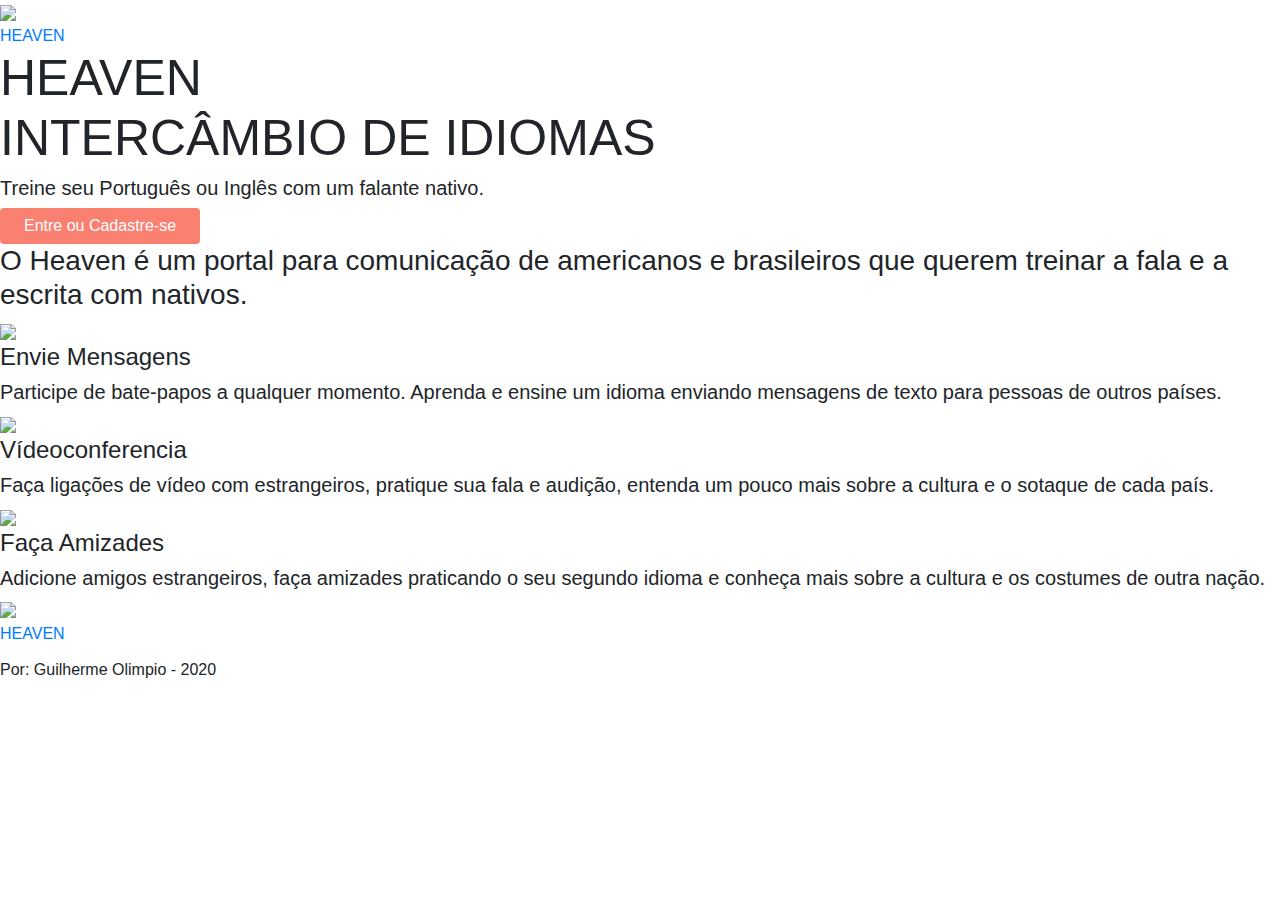
==== Views/index.html @ 551d8f3c "Create index.html" ====
<!DOCTYPE html>
<html>
	<head>
		<title>HEAVEN</title>
		<meta charset="utf-8">
		<link rel="stylesheet" type="text/css" href="home.css">
		<link rel="stylesheet" href="https://stackpath.bootstrapcdn.com/bootstrap/4.3.1/css/bootstrap.min.css" integrity="sha384-ggOyR0iXCbMQv3Xipma34MD+dH/1fQ784/j6cY/iJTQUOhcWr7x9JvoRxT2MZw1T" crossorigin="anonymous">
		<link href="https://fonts.googleapis.com/css2?family=Biryani:wght@800&display=swap" rel="stylesheet">  
		<link href="https://fonts.googleapis.com/css2?family=Jost:wght@300&display=swap" rel="stylesheet"> 
	<body>
		 
		<div class="banner">
			<nav>
				<a href="home.html">
					<img src="Logo.png" style="width: 100px;" >
					<div class="titulo ">HEAVEN</div>
				</a>

				<div style="float: right;">
					<select class="mdb-select md-form" style="background: none; color: white; border: none; margin-top: 10px; margin-right: 10px">
					  <option style="color: #000" value="" disabled selected>Qual seu idioma nativo?</option>
					  <option style="color: #000" value="1"> Português - Brasil </option>
					  <option style="color: #000" value="2">Português - Portugal</option>
					  <option style="color: #000" value="3">Inglês - Americano</option>
					  <option style="color: #000" value="4">Inglês - Britanico</option>
					 
					</select>
				</div>

			</nav>

			<h1 class="h1" style="font-size: 50px; ">HEAVEN <br> INTERCÂMBIO DE IDIOMAS</h1>
			<h2 class="h2" style="font-size: 20px;" > Treine seu Português ou Inglês com um falante nativo. </h2>
			
			 <a href="login.php" > 
				 <button class="btn btn-primary " style="background-color: #FA8072; border: none; width: 200px;">Entre ou Cadastre-se  </button>
			 </a>
		</div>

		<div class="corpo">
			
			<h3 class="h3"  >O Heaven é um portal para comunicação de americanos e brasileiros que querem treinar a fala e a escrita com nativos.</h3>

			<div class="div1">
				<img src="icon.png">
				<h4> Envie Mensagens</h4>
				<h5> Participe de bate-papos a qualquer momento. Aprenda e ensine um idioma enviando mensagens de texto para pessoas de outros países.  </h5>
			</div>
			<div class="div2">
				<img src="icon2.png">
				<h4> Vídeoconferencia</h4>
				<h5> Faça ligações de vídeo com estrangeiros, pratique sua fala e audição, entenda um pouco mais sobre a cultura e o sotaque de cada país.  </h5>
			</div>

			<div class="div1">
				<img src="icon3.png">
				<h4> Faça Amizades </h4>
				<h5> Adicione amigos estrangeiros, faça amizades praticando o seu segundo idioma e conheça mais sobre a cultura e os costumes de outra nação. 

				   </h5>
			</div>
		</div>

		<div class="rodape">
			<a href="home.html">
					<img src="Logo.png" style="width: 100px;" >
					<div class="titulo ">HEAVEN</div>
				</a>

            <p class="p " style="margin-top: 12px">
        		Por:  Guilherme Olimpio - 2020
    		 </p>

 		</div>
	</body>
</html>
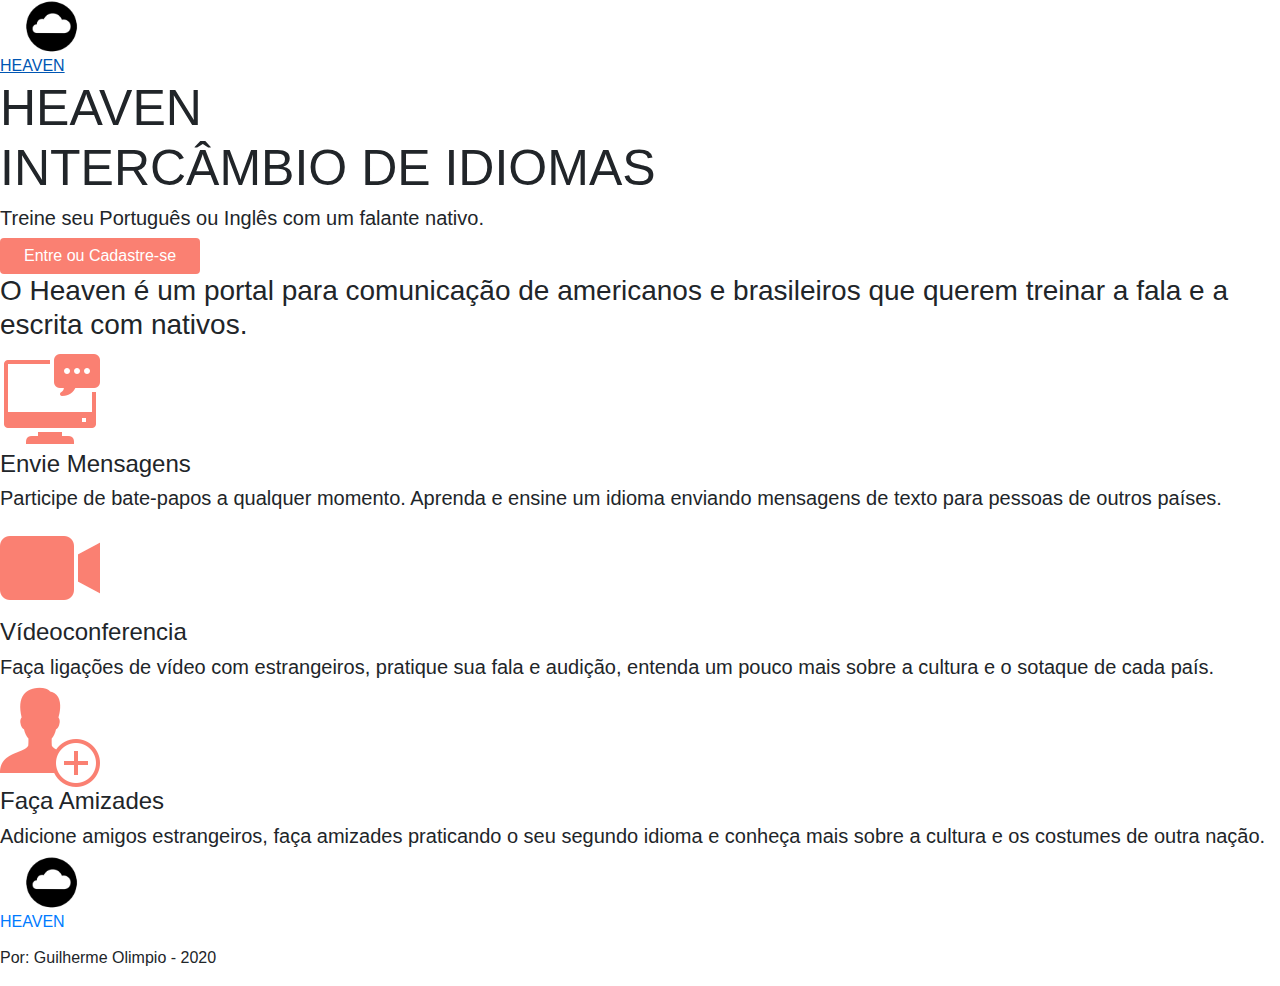
==== commit 78f4bbf2: "Update index.html" ====
--- a/Views/index.html
+++ b/Views/index.html
@@ -3,7 +3,7 @@
 	<head>
 		<title>HEAVEN</title>
 		<meta charset="utf-8">
-		<link rel="stylesheet" type="text/css" href="home.css">
+		<link rel="stylesheet" type="text/css" href="../css/index.css">
 		<link rel="stylesheet" href="https://stackpath.bootstrapcdn.com/bootstrap/4.3.1/css/bootstrap.min.css" integrity="sha384-ggOyR0iXCbMQv3Xipma34MD+dH/1fQ784/j6cY/iJTQUOhcWr7x9JvoRxT2MZw1T" crossorigin="anonymous">
 		<link href="https://fonts.googleapis.com/css2?family=Biryani:wght@800&display=swap" rel="stylesheet">  
 		<link href="https://fonts.googleapis.com/css2?family=Jost:wght@300&display=swap" rel="stylesheet"> 
@@ -11,8 +11,8 @@
 		 
 		<div class="banner">
 			<nav>
-				<a href="home.html">
-					<img src="Logo.png" style="width: 100px;" >
+				<a href="index.html">
+					<img src="../imagens/Logo.png" style="width: 100px;" >
 					<div class="titulo ">HEAVEN</div>
 				</a>
 
@@ -42,18 +42,18 @@
 			<h3 class="h3"  >O Heaven é um portal para comunicação de americanos e brasileiros que querem treinar a fala e a escrita com nativos.</h3>
 
 			<div class="div1">
-				<img src="icon.png">
+				<img src="../imagens/icon.png">
 				<h4> Envie Mensagens</h4>
 				<h5> Participe de bate-papos a qualquer momento. Aprenda e ensine um idioma enviando mensagens de texto para pessoas de outros países.  </h5>
 			</div>
 			<div class="div2">
-				<img src="icon2.png">
+				<img src="../imagens/icon2.png">
 				<h4> Vídeoconferencia</h4>
 				<h5> Faça ligações de vídeo com estrangeiros, pratique sua fala e audição, entenda um pouco mais sobre a cultura e o sotaque de cada país.  </h5>
 			</div>
 
 			<div class="div1">
-				<img src="icon3.png">
+				<img src="../imagens/icon3.png">
 				<h4> Faça Amizades </h4>
 				<h5> Adicione amigos estrangeiros, faça amizades praticando o seu segundo idioma e conheça mais sobre a cultura e os costumes de outra nação. 
 
@@ -62,8 +62,8 @@
 		</div>
 
 		<div class="rodape">
-			<a href="home.html">
-					<img src="Logo.png" style="width: 100px;" >
+			<a href="index.html">
+					<img src="../imagens/Logo.png" style="width: 100px;" >
 					<div class="titulo ">HEAVEN</div>
 				</a>
 
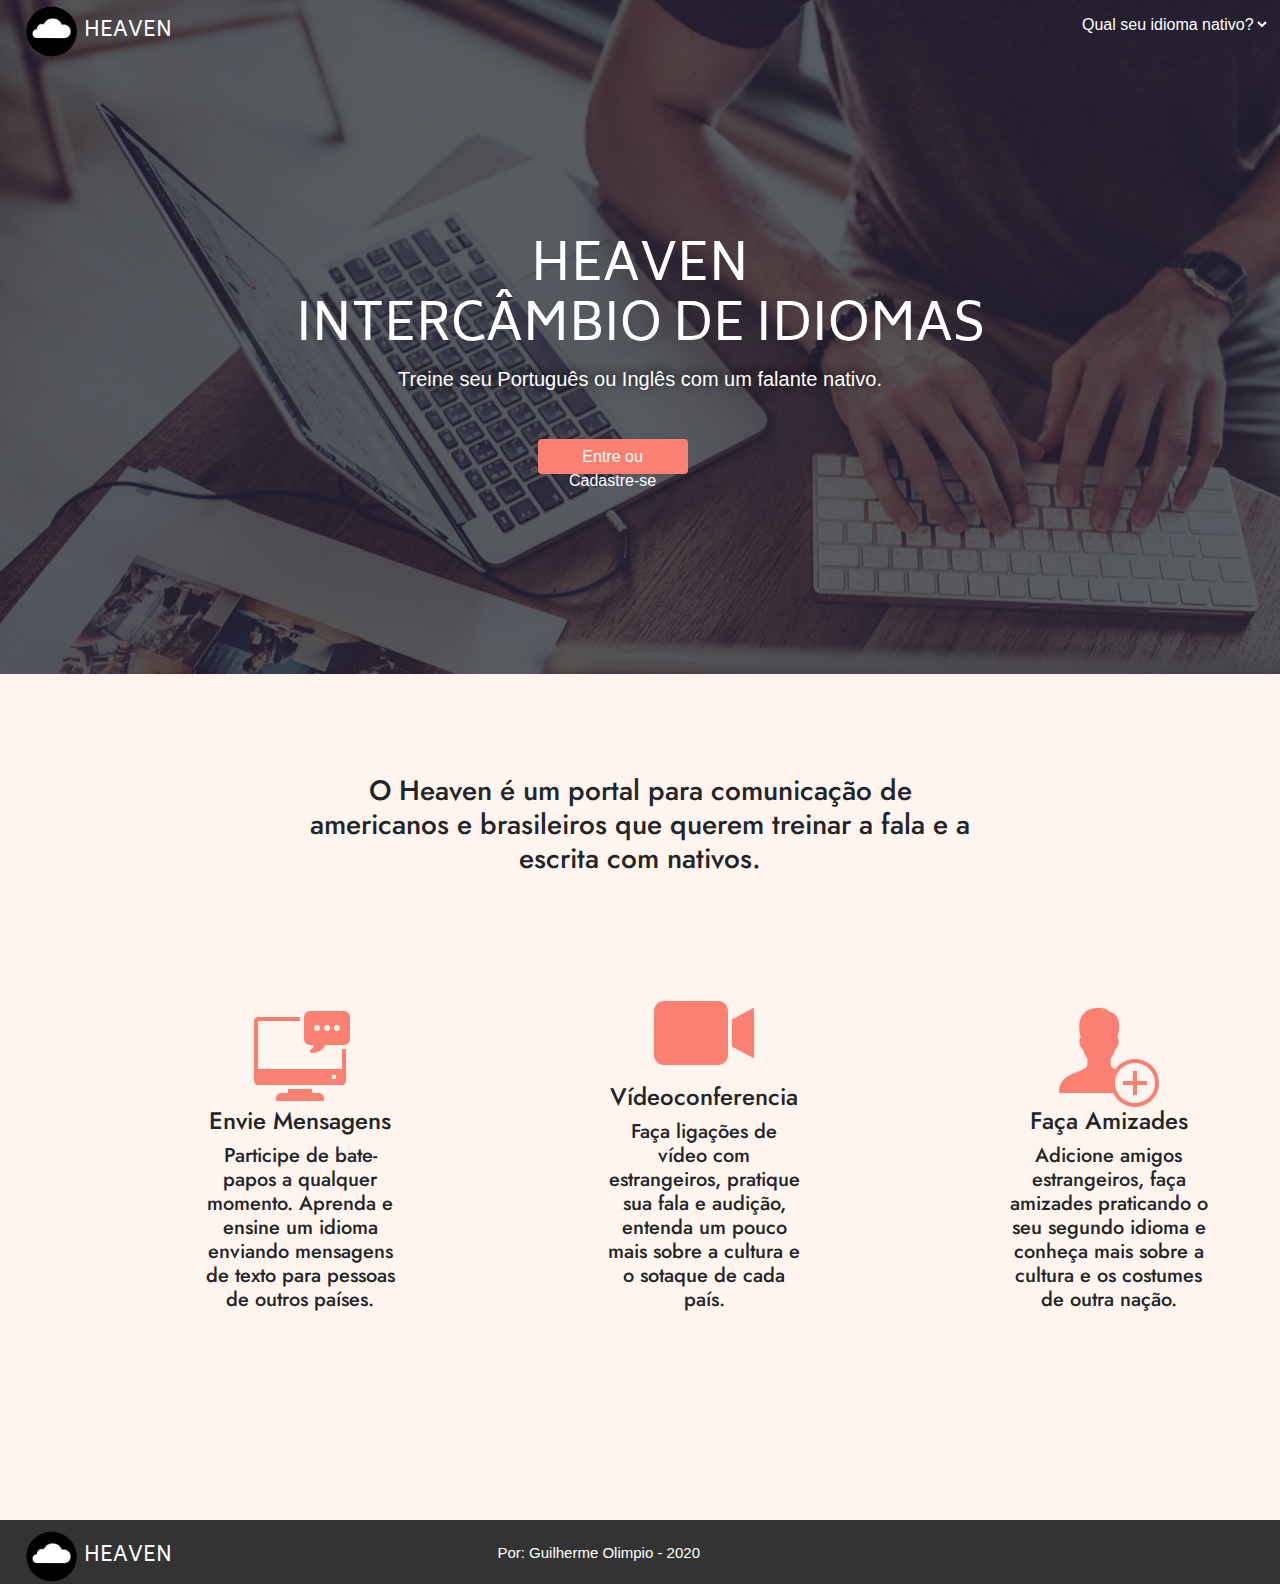
==== commit 3cfa1bee: "Update index.html" ====
--- a/Views/index.html
+++ b/Views/index.html
@@ -1,3 +1,4 @@
+<!DOCTYPE html>
 <!DOCTYPE html>
 <html>
 	<head>
@@ -32,8 +33,8 @@
 			<h1 class="h1" style="font-size: 50px; ">HEAVEN <br> INTERCÂMBIO DE IDIOMAS</h1>
 			<h2 class="h2" style="font-size: 20px;" > Treine seu Português ou Inglês com um falante nativo. </h2>
 			
-			 <a href="login.php" > 
-				 <button class="btn btn-primary " style="background-color: #FA8072; border: none; width: 200px;">Entre ou Cadastre-se  </button>
+			 <a href="login.html" > 
+				 <button class="btn btn-primary " style="background-color: #FA8072; margin-left: 42%; border: none;">Entre ou Cadastre-se  </button>
 			 </a>
 		</div>
 
--- a/css/index.css
+++ b/css/index.css
@@ -0,0 +1,123 @@
+body
+{
+	margin: 0;
+	padding: 0;
+
+}
+
+.cabecalho
+{
+	
+	width: 150rem;
+	
+}
+
+.banner
+{
+	width: 100%;
+	height: 100%;
+	background-image: url('../imagens/fundo1.jpg');
+	padding-top: 5px;
+}
+.titulo
+{
+
+	color: white;
+	font-family: 'Biryani', sans-serif;
+	display: inline;
+	margin-left: -20px;
+	font-size: 20px;
+
+}
+.h1
+{
+	padding-top: 180px;
+	color: white;
+	font-family: 'Biryani', sans-serif;
+	text-align: center;
+
+}
+
+.h2
+{
+		padding-bottom: 40px;
+		color: white;
+		font-family: 'arial', sans-serif;
+		text-align: center;
+		text-shadow: 2px -2px 10px black;
+}
+
+.btn
+	{
+		background-color:#FA8072 ;
+		color: white;
+		text-decoration: none;
+	 	border-radius: 2px;
+	 	border-width: 0.3px;
+	 	border: none;
+	 	width: 150px;
+	 	height:  35px;
+	 	margin-left: 575px;
+ 		margin-bottom: 200px;
+	}
+
+.texto
+{
+	
+	float: right;
+	width: 400px;
+	text-align: justify;
+	
+
+
+}
+.corpo
+{
+	padding-top: 100px;
+	padding-bottom: 200px;
+	background-color: #FFF5EE;
+}
+.h3
+{
+	font-family: 'Jost', sans-serif;
+	padding-left: 300px;
+	padding-right: 300px;
+	text-align: center;
+	font-style: bold;
+}
+.div1
+{	
+	margin-top: 0px;
+	margin-left: 200px;
+	width: 200px;
+	display: inline-block;
+	text-align: center;
+	font-family: 'Jost', sans-serif;
+}
+.div2
+{	
+	margin-top: 100px;
+	margin-left: 200px;
+	width: 200px;
+	display: inline-block;
+	text-align: center;
+	font-family: 'Jost', sans-serif;
+}
+
+.p
+{
+	
+	margin-right: 580px;
+	float: right;
+	font-family: 'Arial', sans-serif;
+	font-size: 15px;
+
+
+}
+.rodape 
+{
+	background-color:  #333333;
+	color: white;
+	padding-top: 10px;
+
+}
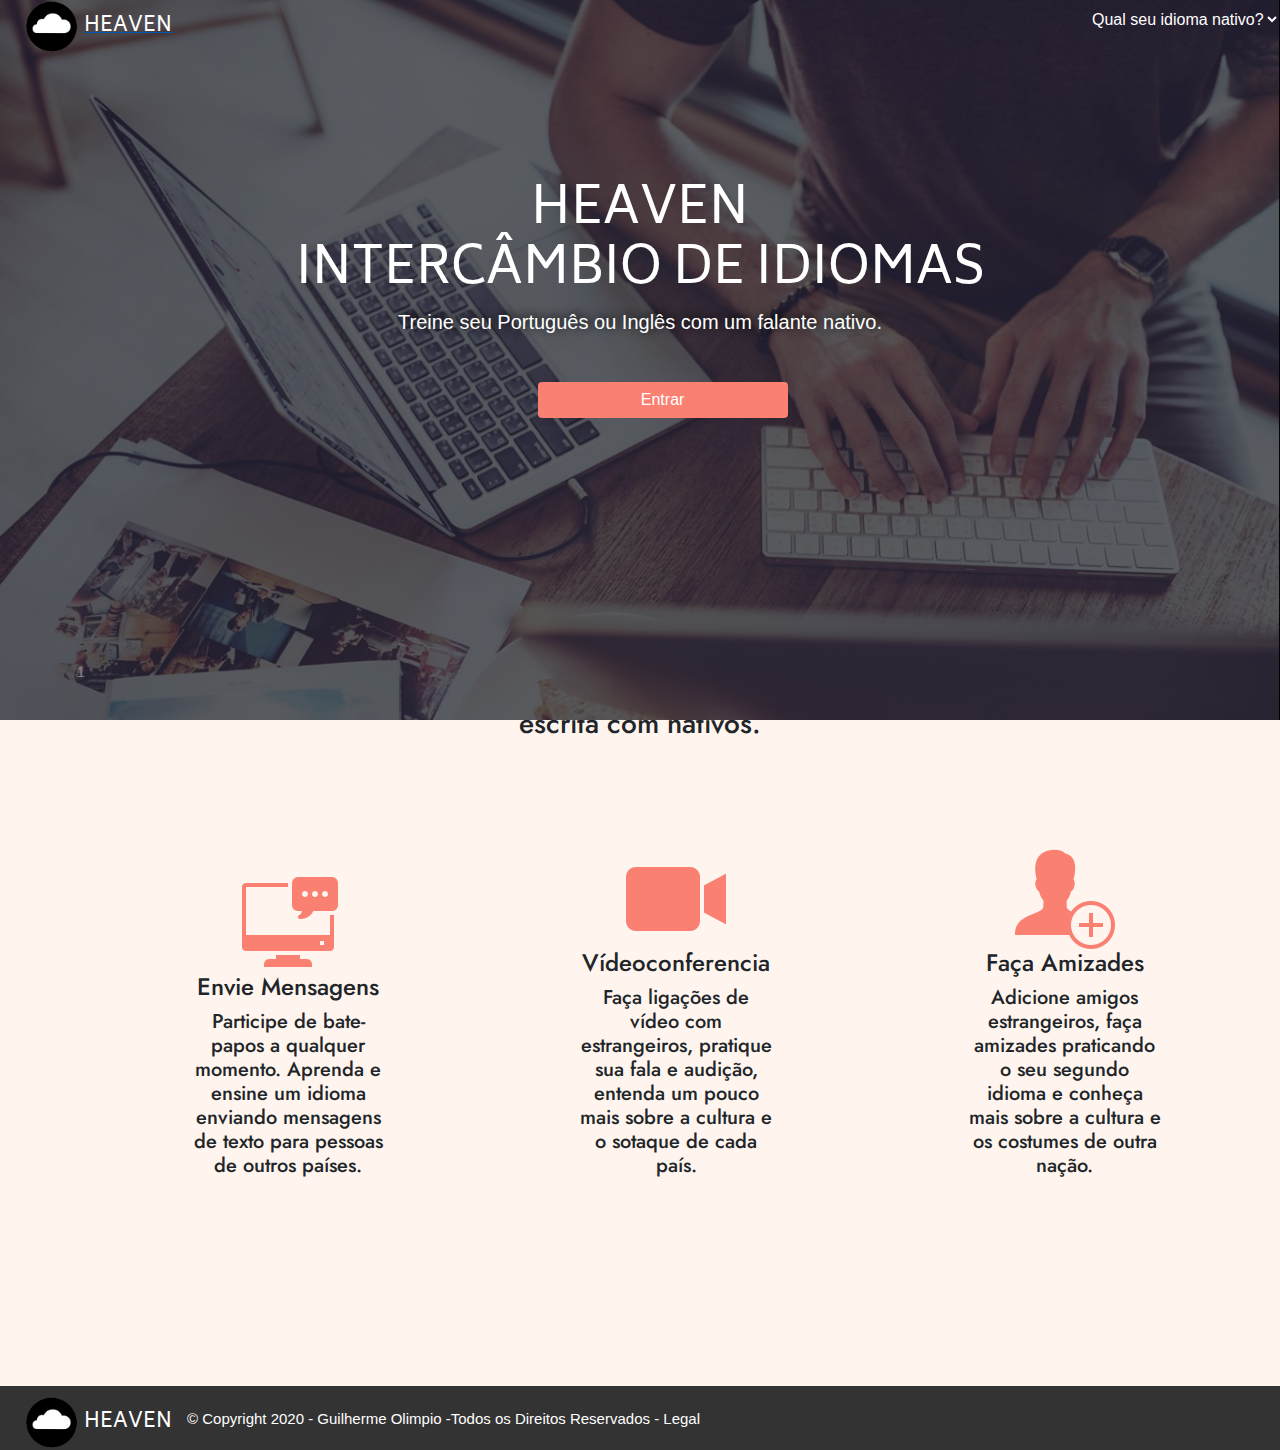
==== commit 0df40b8b: "Update index.html" ====
--- a/Views/index.html
+++ b/Views/index.html
@@ -1,4 +1,3 @@
-<!DOCTYPE html>
 <!DOCTYPE html>
 <html>
 	<head>
@@ -18,7 +17,7 @@
 				</a>
 
 				<div style="float: right;">
-					<select class="mdb-select md-form" style="background: none; color: white; border: none; margin-top: 10px; margin-right: 10px">
+					<select class="mdb-select md-form" style="background: none; color: white; border: none; margin-top: 10px;">
 					  <option style="color: #000" value="" disabled selected>Qual seu idioma nativo?</option>
 					  <option style="color: #000" value="1"> Português - Brasil </option>
 					  <option style="color: #000" value="2">Português - Portugal</option>
@@ -33,8 +32,8 @@
 			<h1 class="h1" style="font-size: 50px; ">HEAVEN <br> INTERCÂMBIO DE IDIOMAS</h1>
 			<h2 class="h2" style="font-size: 20px;" > Treine seu Português ou Inglês com um falante nativo. </h2>
 			
-			 <a href="login.html" > 
-				 <button class="btn btn-primary " style="background-color: #FA8072; margin-left: 42%; border: none;">Entre ou Cadastre-se  </button>
+			 <a href="login.php" > 
+				 <button class="btn btn-primary " style="background-color: #FA8072; margin-left: 42%; border: none;">Entrar  </button>
 			 </a>
 		</div>
 
@@ -69,8 +68,8 @@
 				</a>
 
             <p class="p " style="margin-top: 12px">
-        		Por:  Guilherme Olimpio - 2020
-    		 </p>
+				© Copyright 2020 - Guilherme Olimpio -Todos os Direitos Reservados - Legal
+    		</p>
 
  		</div>
 	</body>
--- a/css/index.css
+++ b/css/index.css
@@ -14,10 +14,15 @@
 
 .banner
 {
-	width: 100%;
-	height: 100%;
 	background-image: url('../imagens/fundo1.jpg');
-	padding-top: 5px;
+    background-repeat: no-repeat;
+    background-size:100%;
+    bottom: 0;
+    color: white;
+    left: 0;
+    position: absolute;
+    right: 0;
+    top: 0;
 }
 .titulo
 {
@@ -28,10 +33,11 @@
 	margin-left: -20px;
 	font-size: 20px;
 
+
 }
 .h1
 {
-	padding-top: 180px;
+	padding-top: 10%;
 	color: white;
 	font-family: 'Biryani', sans-serif;
 	text-align: center;
@@ -46,21 +52,7 @@
 		text-align: center;
 		text-shadow: 2px -2px 10px black;
 }
-
-.btn
-	{
-		background-color:#FA8072 ;
-		color: white;
-		text-decoration: none;
-	 	border-radius: 2px;
-	 	border-width: 0.3px;
-	 	border: none;
-	 	width: 150px;
-	 	height:  35px;
-	 	margin-left: 575px;
- 		margin-bottom: 200px;
-	}
-
+	
 .texto
 {
 	
@@ -73,7 +65,7 @@
 }
 .corpo
 {
-	padding-top: 100px;
+	padding-top: 50%;
 	padding-bottom: 200px;
 	background-color: #FFF5EE;
 }
@@ -88,8 +80,8 @@
 .div1
 {	
 	margin-top: 0px;
-	margin-left: 200px;
-	width: 200px;
+	margin-left: 15%;
+	width: 15%;
 	display: inline-block;
 	text-align: center;
 	font-family: 'Jost', sans-serif;
@@ -97,13 +89,12 @@
 .div2
 {	
 	margin-top: 100px;
-	margin-left: 200px;
-	width: 200px;
+	margin-left: 15%;
+	width: 15%;
 	display: inline-block;
 	text-align: center;
 	font-family: 'Jost', sans-serif;
 }
-
 .p
 {
 	
@@ -119,5 +110,14 @@
 	background-color:  #333333;
 	color: white;
 	padding-top: 10px;
+	margin-bottom: 0px;
 
 }
+.btn
+{
+	background-color: #FA8072; 
+	border: none; width: 250px; 
+	display: flex; 
+	align-items:
+	center; justify-content: center;
+}
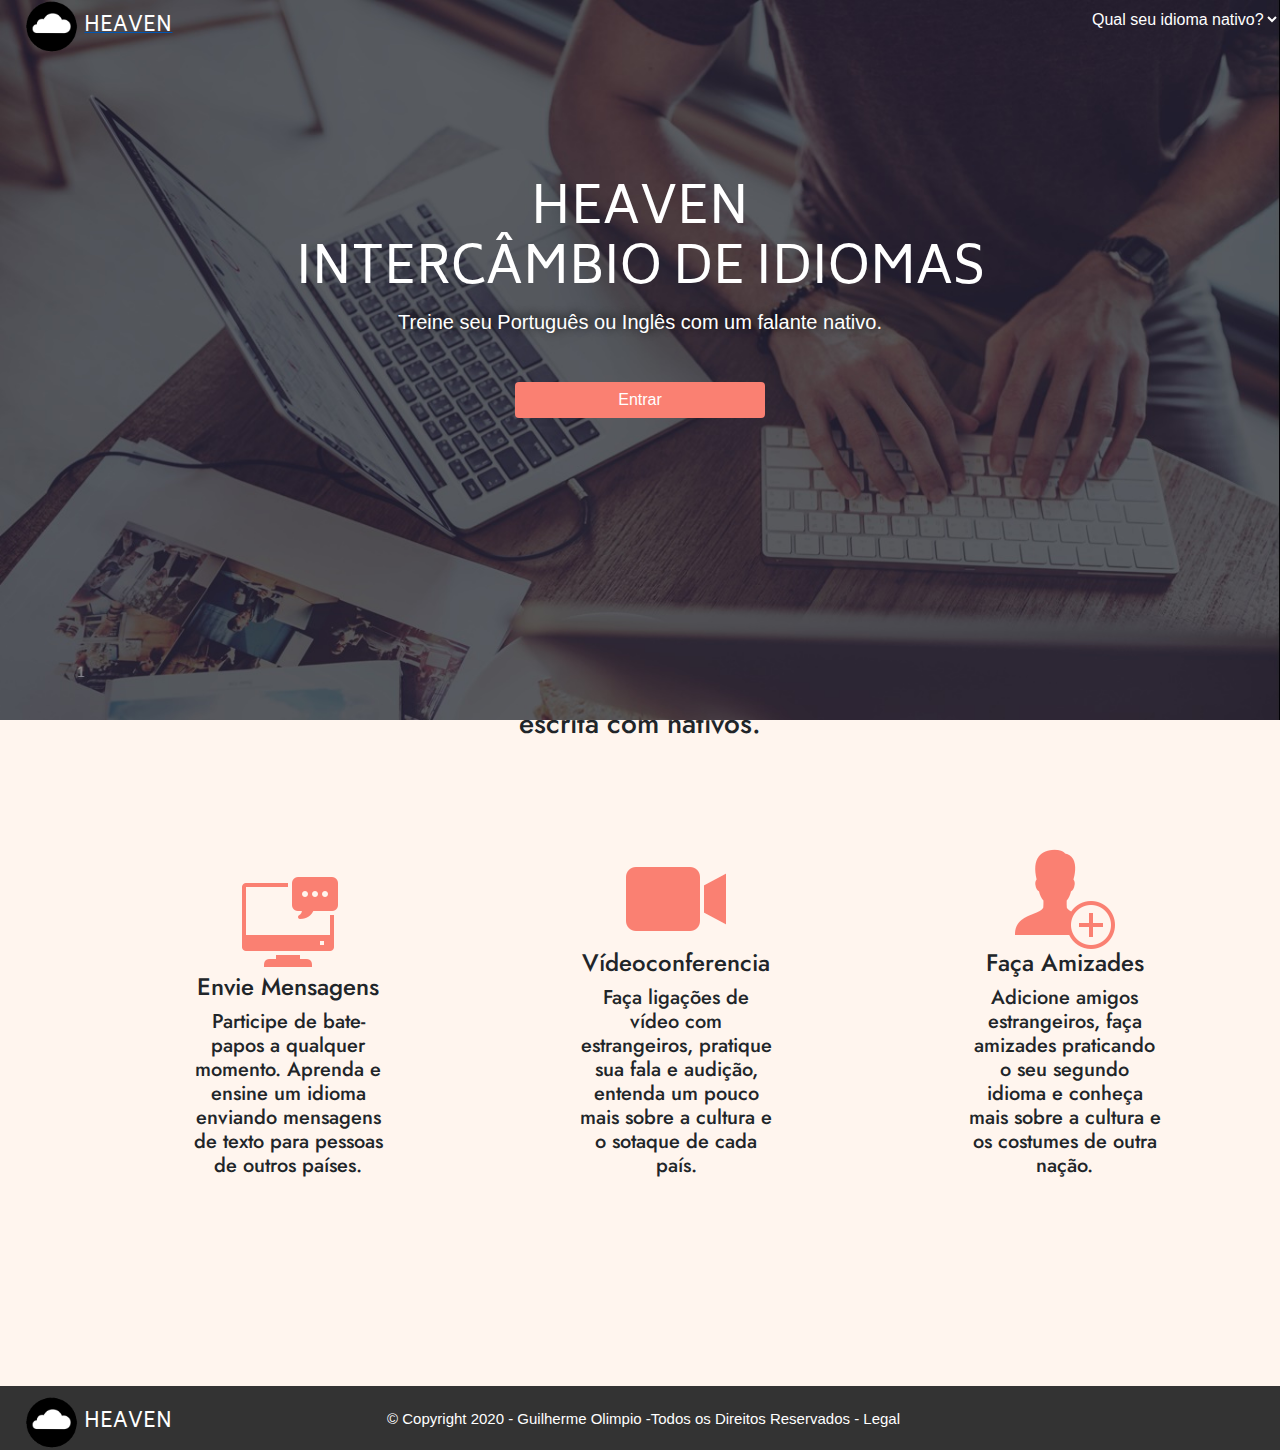
==== commit a29f08ec: "Update index.html" ====
--- a/Views/index.html
+++ b/Views/index.html
@@ -31,10 +31,11 @@
 
 			<h1 class="h1" style="font-size: 50px; ">HEAVEN <br> INTERCÂMBIO DE IDIOMAS</h1>
 			<h2 class="h2" style="font-size: 20px;" > Treine seu Português ou Inglês com um falante nativo. </h2>
-			
+			<center>
 			 <a href="login.php" > 
-				 <button class="btn btn-primary " style="background-color: #FA8072; margin-left: 42%; border: none;">Entrar  </button>
+				 <button class="btn btn-primary " style="background-color: #FA8072; border: none;">Entrar  </button>
 			 </a>
+			 </center>
 		</div>
 
 		<div class="corpo">
--- a/css/index.css
+++ b/css/index.css
@@ -98,7 +98,7 @@
 .p
 {
 	
-	margin-right: 580px;
+	margin-right: 380px;
 	float: right;
 	font-family: 'Arial', sans-serif;
 	font-size: 15px;
